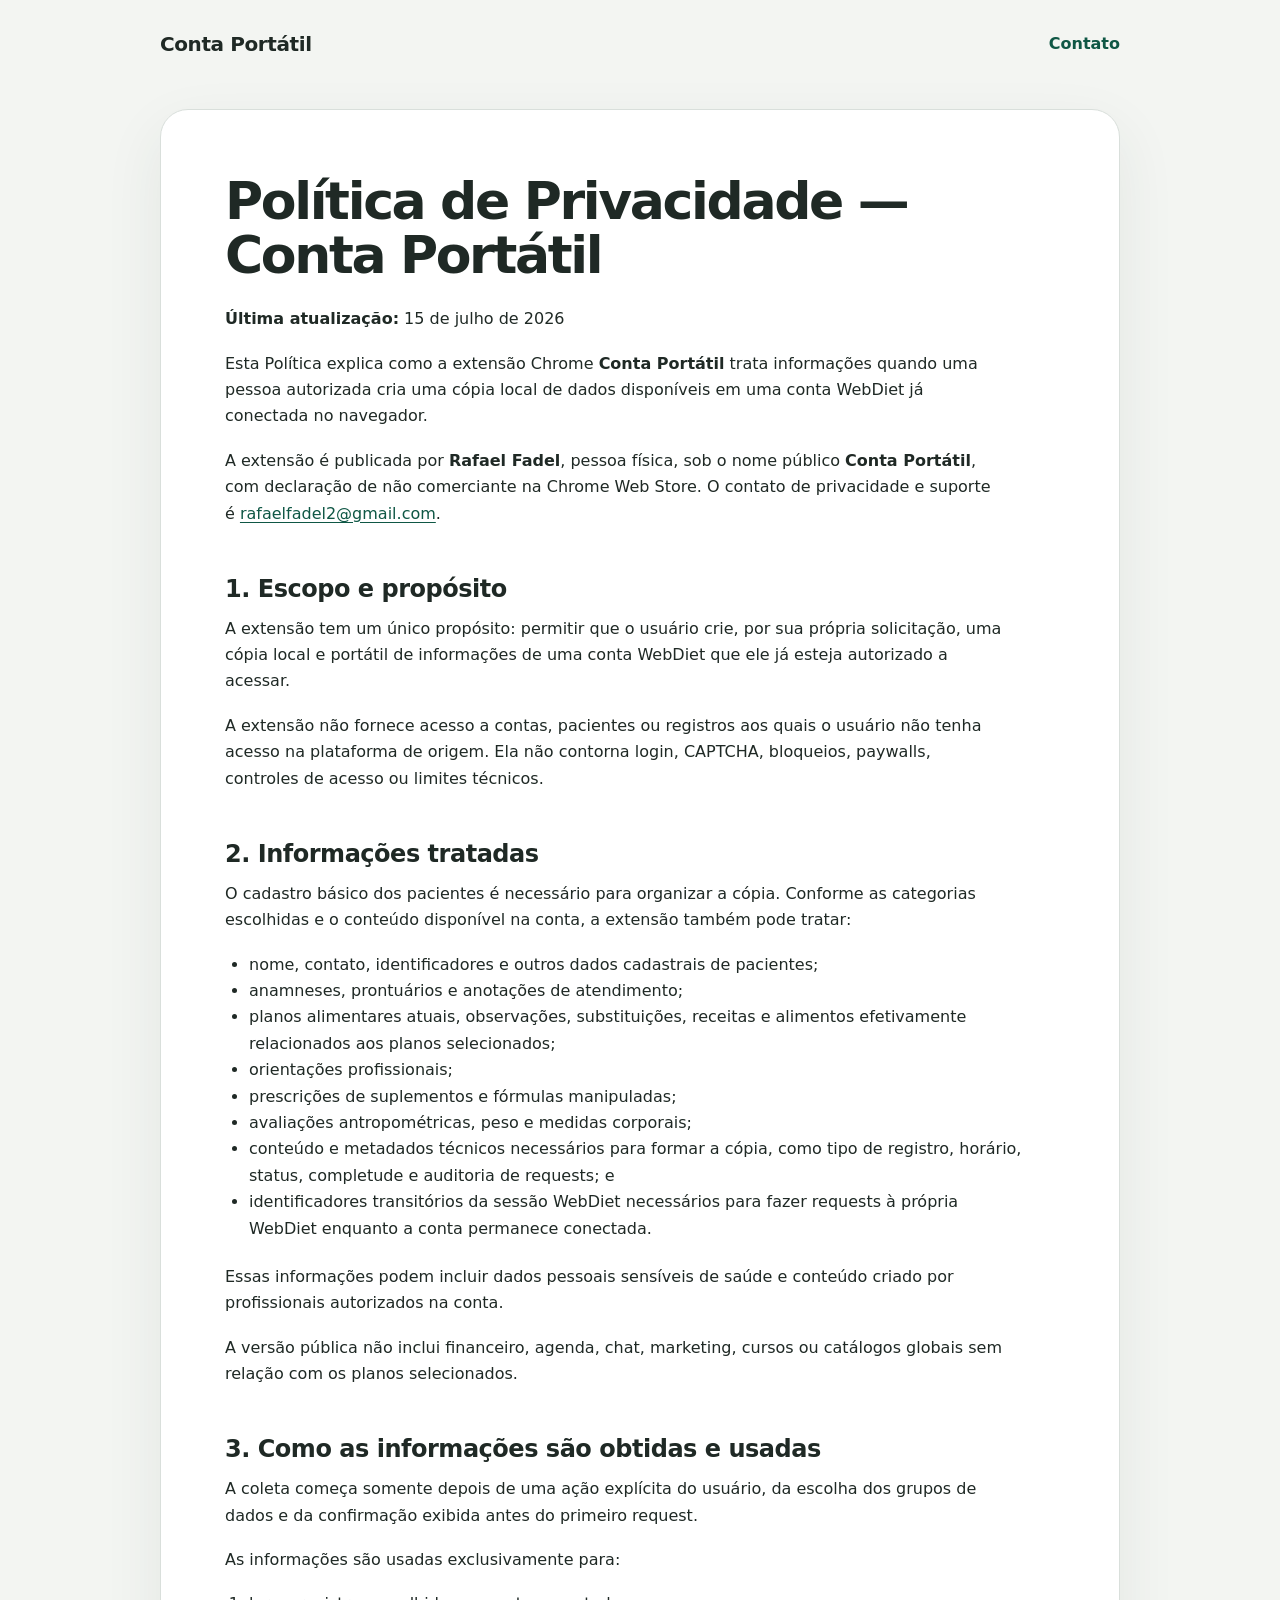
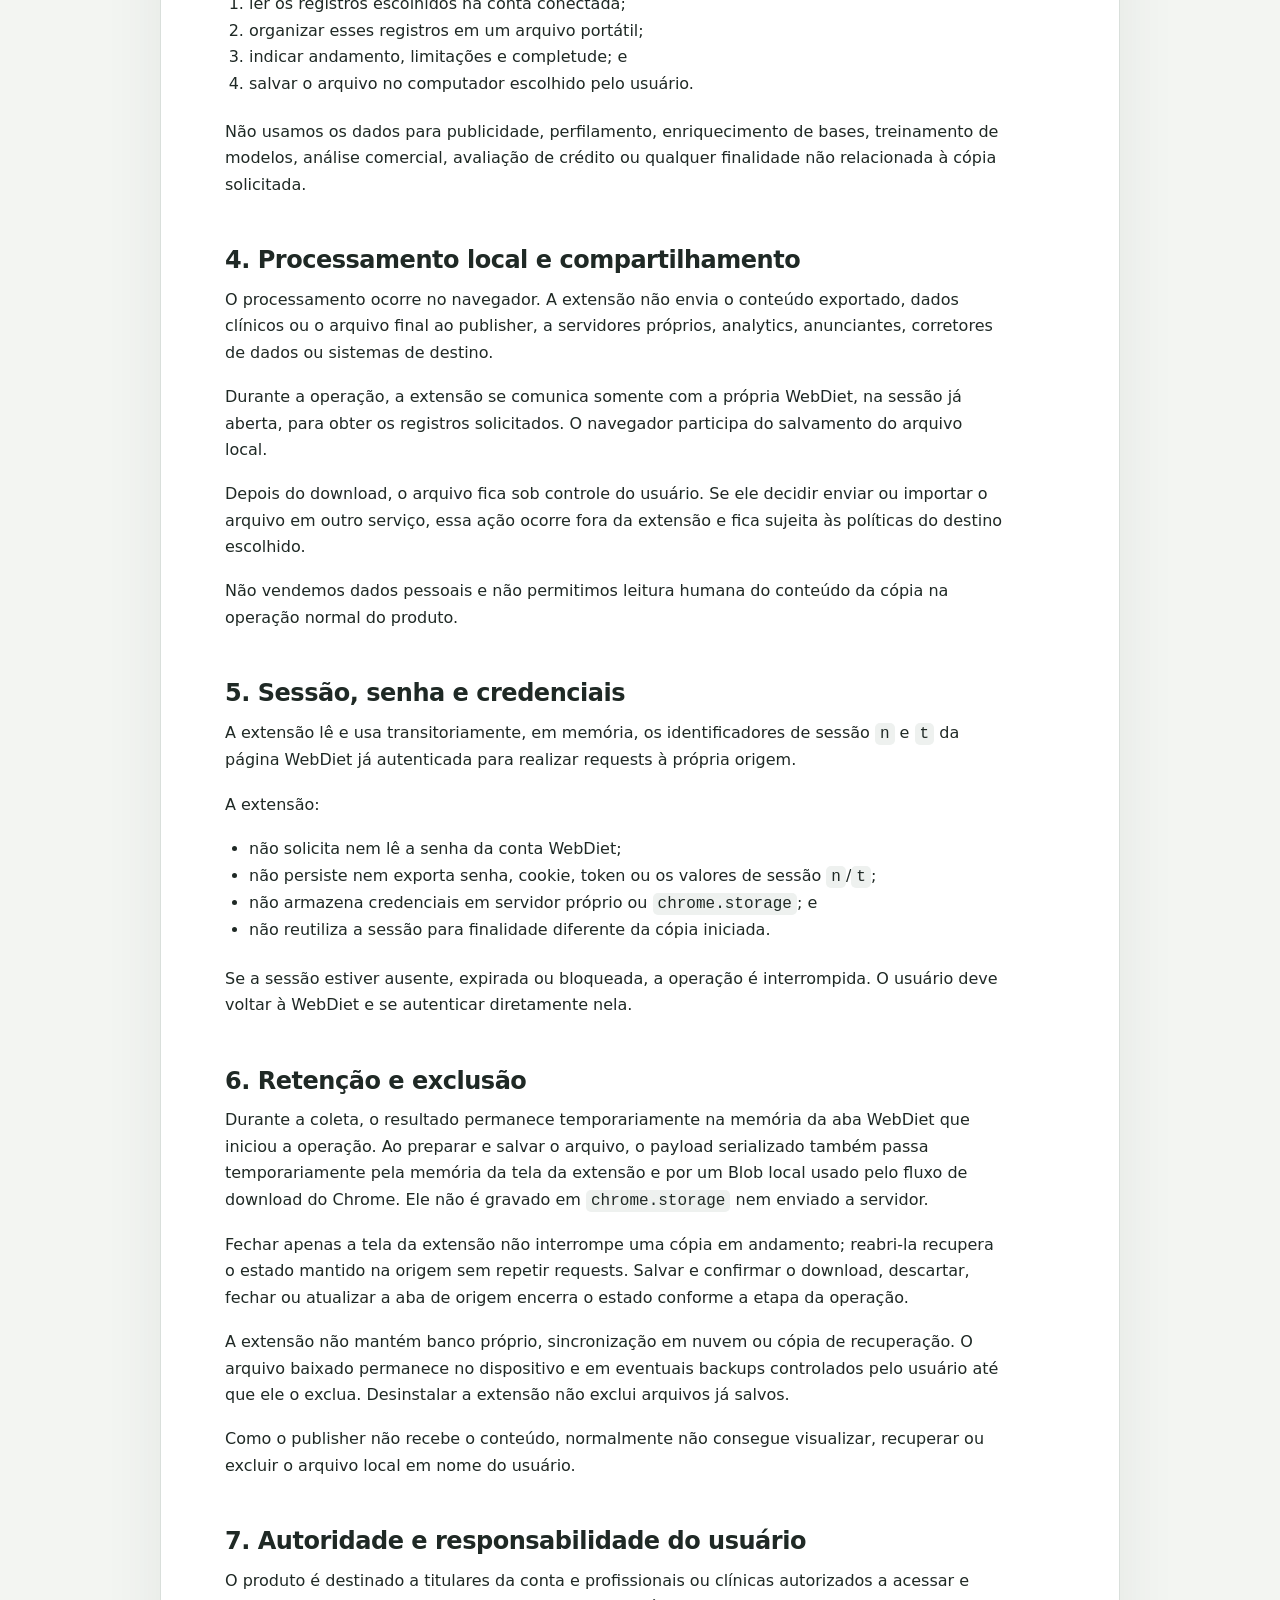
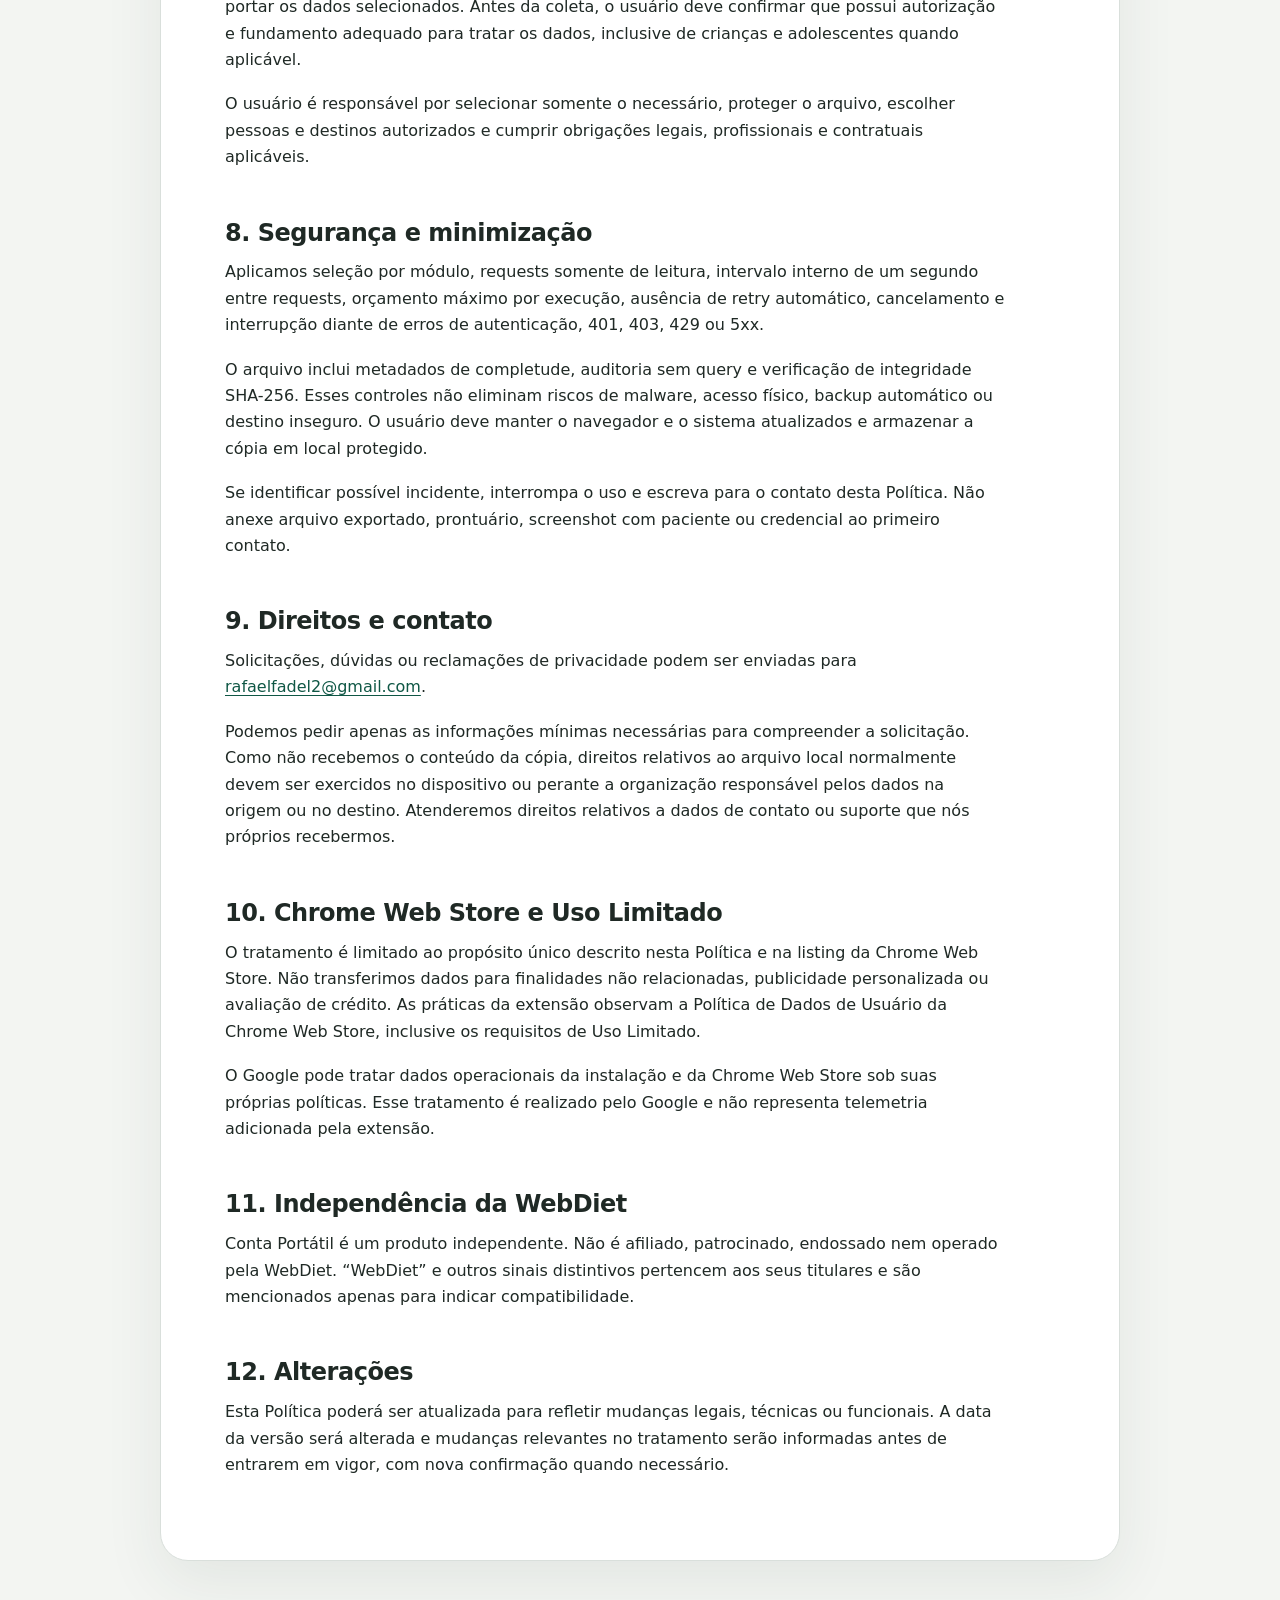
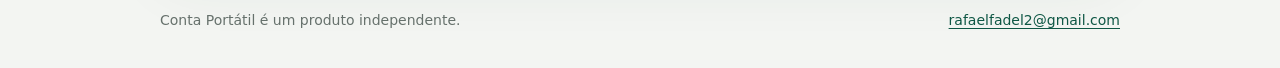
==== privacidade/index.html @ 96e670e1 "Publish Conta Portátil legal site" ====
<!doctype html>
<html lang="pt-BR">
  <head>
    <meta charset="utf-8" />
    <meta name="viewport" content="width=device-width, initial-scale=1" />
    <meta name="description" content="Política de privacidade da extensão Conta Portátil." />
    <title>Política de Privacidade — Conta Portátil</title>
    <link rel="stylesheet" href="../styles.css" />
  </head>
  <body>
    <header class="site-header">
      <a class="brand" href="../">Conta Portátil</a>
      <a href="mailto:rafaelfadel2@gmail.com">Contato</a>
    </header>
    <main class="document-card">
      <h1>Política de Privacidade — Conta Portátil</h1>
      <p><strong>Última atualização:</strong> 15 de julho de 2026</p>
      <p>Esta Política explica como a extensão Chrome <strong>Conta Portátil</strong> trata informações quando uma pessoa autorizada cria uma cópia local de dados disponíveis em uma conta WebDiet já conectada no navegador.</p>
      <p>A extensão é publicada por <strong>Rafael Fadel</strong>, pessoa física, sob o nome público <strong>Conta Portátil</strong>, com declaração de não comerciante na Chrome Web Store. O contato de privacidade e suporte é <a href="mailto:rafaelfadel2@gmail.com">rafaelfadel2@gmail.com</a>.</p>
      <h2>1. Escopo e propósito</h2>
      <p>A extensão tem um único propósito: permitir que o usuário crie, por sua própria solicitação, uma cópia local e portátil de informações de uma conta WebDiet que ele já esteja autorizado a acessar.</p>
      <p>A extensão não fornece acesso a contas, pacientes ou registros aos quais o usuário não tenha acesso na plataforma de origem. Ela não contorna login, CAPTCHA, bloqueios, paywalls, controles de acesso ou limites técnicos.</p>
      <h2>2. Informações tratadas</h2>
      <p>O cadastro básico dos pacientes é necessário para organizar a cópia. Conforme as categorias escolhidas e o conteúdo disponível na conta, a extensão também pode tratar:</p>
      <ul>
      <li>nome, contato, identificadores e outros dados cadastrais de pacientes;</li>
      <li>anamneses, prontuários e anotações de atendimento;</li>
      <li>planos alimentares atuais, observações, substituições, receitas e alimentos efetivamente relacionados aos planos selecionados;</li>
      <li>orientações profissionais;</li>
      <li>prescrições de suplementos e fórmulas manipuladas;</li>
      <li>avaliações antropométricas, peso e medidas corporais;</li>
      <li>conteúdo e metadados técnicos necessários para formar a cópia, como tipo de registro, horário, status, completude e auditoria de requests; e</li>
      <li>identificadores transitórios da sessão WebDiet necessários para fazer requests à própria WebDiet enquanto a conta permanece conectada.</li>
      </ul>
      <p>Essas informações podem incluir dados pessoais sensíveis de saúde e conteúdo criado por profissionais autorizados na conta.</p>
      <p>A versão pública não inclui financeiro, agenda, chat, marketing, cursos ou catálogos globais sem relação com os planos selecionados.</p>
      <h2>3. Como as informações são obtidas e usadas</h2>
      <p>A coleta começa somente depois de uma ação explícita do usuário, da escolha dos grupos de dados e da confirmação exibida antes do primeiro request.</p>
      <p>As informações são usadas exclusivamente para:</p>
      <ol>
      <li>ler os registros escolhidos na conta conectada;</li>
      <li>organizar esses registros em um arquivo portátil;</li>
      <li>indicar andamento, limitações e completude; e</li>
      <li>salvar o arquivo no computador escolhido pelo usuário.</li>
      </ol>
      <p>Não usamos os dados para publicidade, perfilamento, enriquecimento de bases, treinamento de modelos, análise comercial, avaliação de crédito ou qualquer finalidade não relacionada à cópia solicitada.</p>
      <h2>4. Processamento local e compartilhamento</h2>
      <p>O processamento ocorre no navegador. A extensão não envia o conteúdo exportado, dados clínicos ou o arquivo final ao publisher, a servidores próprios, analytics, anunciantes, corretores de dados ou sistemas de destino.</p>
      <p>Durante a operação, a extensão se comunica somente com a própria WebDiet, na sessão já aberta, para obter os registros solicitados. O navegador participa do salvamento do arquivo local.</p>
      <p>Depois do download, o arquivo fica sob controle do usuário. Se ele decidir enviar ou importar o arquivo em outro serviço, essa ação ocorre fora da extensão e fica sujeita às políticas do destino escolhido.</p>
      <p>Não vendemos dados pessoais e não permitimos leitura humana do conteúdo da cópia na operação normal do produto.</p>
      <h2>5. Sessão, senha e credenciais</h2>
      <p>A extensão lê e usa transitoriamente, em memória, os identificadores de sessão <code>n</code> e <code>t</code> da página WebDiet já autenticada para realizar requests à própria origem.</p>
      <p>A extensão:</p>
      <ul>
      <li>não solicita nem lê a senha da conta WebDiet;</li>
      <li>não persiste nem exporta senha, cookie, token ou os valores de sessão <code>n</code>/<code>t</code>;</li>
      <li>não armazena credenciais em servidor próprio ou <code>chrome.storage</code>; e</li>
      <li>não reutiliza a sessão para finalidade diferente da cópia iniciada.</li>
      </ul>
      <p>Se a sessão estiver ausente, expirada ou bloqueada, a operação é interrompida. O usuário deve voltar à WebDiet e se autenticar diretamente nela.</p>
      <h2>6. Retenção e exclusão</h2>
      <p>Durante a coleta, o resultado permanece temporariamente na memória da aba WebDiet que iniciou a operação. Ao preparar e salvar o arquivo, o payload serializado também passa temporariamente pela memória da tela da extensão e por um Blob local usado pelo fluxo de download do Chrome. Ele não é gravado em <code>chrome.storage</code> nem enviado a servidor.</p>
      <p>Fechar apenas a tela da extensão não interrompe uma cópia em andamento; reabri-la recupera o estado mantido na origem sem repetir requests. Salvar e confirmar o download, descartar, fechar ou atualizar a aba de origem encerra o estado conforme a etapa da operação.</p>
      <p>A extensão não mantém banco próprio, sincronização em nuvem ou cópia de recuperação. O arquivo baixado permanece no dispositivo e em eventuais backups controlados pelo usuário até que ele o exclua. Desinstalar a extensão não exclui arquivos já salvos.</p>
      <p>Como o publisher não recebe o conteúdo, normalmente não consegue visualizar, recuperar ou excluir o arquivo local em nome do usuário.</p>
      <h2>7. Autoridade e responsabilidade do usuário</h2>
      <p>O produto é destinado a titulares da conta e profissionais ou clínicas autorizados a acessar e portar os dados selecionados. Antes da coleta, o usuário deve confirmar que possui autorização e fundamento adequado para tratar os dados, inclusive de crianças e adolescentes quando aplicável.</p>
      <p>O usuário é responsável por selecionar somente o necessário, proteger o arquivo, escolher pessoas e destinos autorizados e cumprir obrigações legais, profissionais e contratuais aplicáveis.</p>
      <h2>8. Segurança e minimização</h2>
      <p>Aplicamos seleção por módulo, requests somente de leitura, intervalo interno de um segundo entre requests, orçamento máximo por execução, ausência de retry automático, cancelamento e interrupção diante de erros de autenticação, 401, 403, 429 ou 5xx.</p>
      <p>O arquivo inclui metadados de completude, auditoria sem query e verificação de integridade SHA-256. Esses controles não eliminam riscos de malware, acesso físico, backup automático ou destino inseguro. O usuário deve manter o navegador e o sistema atualizados e armazenar a cópia em local protegido.</p>
      <p>Se identificar possível incidente, interrompa o uso e escreva para o contato desta Política. Não anexe arquivo exportado, prontuário, screenshot com paciente ou credencial ao primeiro contato.</p>
      <h2>9. Direitos e contato</h2>
      <p>Solicitações, dúvidas ou reclamações de privacidade podem ser enviadas para <a href="mailto:rafaelfadel2@gmail.com">rafaelfadel2@gmail.com</a>.</p>
      <p>Podemos pedir apenas as informações mínimas necessárias para compreender a solicitação. Como não recebemos o conteúdo da cópia, direitos relativos ao arquivo local normalmente devem ser exercidos no dispositivo ou perante a organização responsável pelos dados na origem ou no destino. Atenderemos direitos relativos a dados de contato ou suporte que nós próprios recebermos.</p>
      <h2>10. Chrome Web Store e Uso Limitado</h2>
      <p>O tratamento é limitado ao propósito único descrito nesta Política e na listing da Chrome Web Store. Não transferimos dados para finalidades não relacionadas, publicidade personalizada ou avaliação de crédito. As práticas da extensão observam a Política de Dados de Usuário da Chrome Web Store, inclusive os requisitos de Uso Limitado.</p>
      <p>O Google pode tratar dados operacionais da instalação e da Chrome Web Store sob suas próprias políticas. Esse tratamento é realizado pelo Google e não representa telemetria adicionada pela extensão.</p>
      <h2>11. Independência da WebDiet</h2>
      <p>Conta Portátil é um produto independente. Não é afiliado, patrocinado, endossado nem operado pela WebDiet. “WebDiet” e outros sinais distintivos pertencem aos seus titulares e são mencionados apenas para indicar compatibilidade.</p>
      <h2>12. Alterações</h2>
      <p>Esta Política poderá ser atualizada para refletir mudanças legais, técnicas ou funcionais. A data da versão será alterada e mudanças relevantes no tratamento serão informadas antes de entrarem em vigor, com nova confirmação quando necessário.</p>
    </main>
    <footer>
      <span>Conta Portátil é um produto independente.</span>
      <a href="mailto:rafaelfadel2@gmail.com">rafaelfadel2@gmail.com</a>
    </footer>
  </body>
</html>
---- styles.css ----
:root {
  color-scheme: light;
  --background: #f3f5f2;
  --surface: #ffffff;
  --ink: #1f2925;
  --muted: #66716c;
  --accent: #176f59;
  --accent-dark: #0f5745;
  --line: #d9dfdb;
  --soft: #e9f3ef;
  font-family: Inter, ui-sans-serif, system-ui, -apple-system, BlinkMacSystemFont, "Segoe UI", sans-serif;
}

* { box-sizing: border-box; }

body {
  margin: 0;
  background: var(--background);
  color: var(--ink);
  font-size: 16px;
  line-height: 1.65;
}

a { color: var(--accent-dark); text-underline-offset: 3px; }

.site-header,
footer {
  display: flex;
  width: min(960px, calc(100% - 40px));
  margin: 0 auto;
  align-items: center;
  justify-content: space-between;
  gap: 20px;
}

.site-header { padding: 28px 0; }
.site-header a { font-weight: 700; text-decoration: none; }
.brand { color: var(--ink); font-size: 20px; letter-spacing: -0.02em; }

.landing-card,
.document-card {
  width: min(960px, calc(100% - 40px));
  margin: 20px auto 48px;
  border: 1px solid var(--line);
  border-radius: 28px;
  background: var(--surface);
  box-shadow: 0 22px 60px rgb(39 63 53 / 8%);
}

.landing-card { padding: clamp(32px, 7vw, 76px); }
.document-card { padding: clamp(28px, 6vw, 64px); }

.eyebrow {
  margin: 0 0 14px;
  color: var(--accent);
  font-size: 13px;
  font-weight: 800;
  letter-spacing: 0.08em;
  text-transform: uppercase;
}

h1 {
  max-width: 820px;
  margin: 0 0 24px;
  font-size: clamp(36px, 6vw, 64px);
  line-height: 1.04;
  letter-spacing: -0.045em;
}

.document-card h1 { font-size: clamp(34px, 5vw, 52px); }
h2 { margin: 48px 0 12px; font-size: 24px; line-height: 1.2; letter-spacing: -0.02em; }
p { margin: 0 0 18px; }
.lead { max-width: 760px; color: var(--muted); font-size: clamp(18px, 2.4vw, 22px); }

.principles {
  display: grid;
  grid-template-columns: repeat(3, minmax(0, 1fr));
  gap: 14px;
  margin: 36px 0;
}

.principles article {
  display: grid;
  gap: 8px;
  padding: 22px;
  border: 1px solid var(--line);
  border-radius: 18px;
}

.principles strong { font-size: 18px; }
.principles span, footer { color: var(--muted); }

.notice {
  padding: 18px 20px;
  border-radius: 16px;
  background: var(--soft);
  color: #315449;
}

.actions { display: flex; margin-top: 28px; align-items: center; gap: 22px; flex-wrap: wrap; }
.primary-action {
  display: inline-flex;
  min-height: 48px;
  padding: 12px 20px;
  align-items: center;
  border-radius: 14px;
  background: var(--accent);
  color: #fff;
  font-weight: 750;
  text-decoration: none;
}
.primary-action:hover { background: var(--accent-dark); }

.document-card p,
.document-card li { max-width: 780px; }
.document-card ul,
.document-card ol { margin: 0 0 22px; padding-left: 24px; }
.document-card code { padding: 2px 5px; border-radius: 5px; background: #eef1ef; }

footer { padding: 0 0 40px; font-size: 14px; }

@media (max-width: 720px) {
  .principles { grid-template-columns: 1fr; }
  .site-header, footer { width: min(100% - 28px, 960px); }
  .landing-card, .document-card { width: min(100% - 28px, 960px); border-radius: 22px; }
  footer { align-items: flex-start; flex-direction: column; gap: 4px; }
}
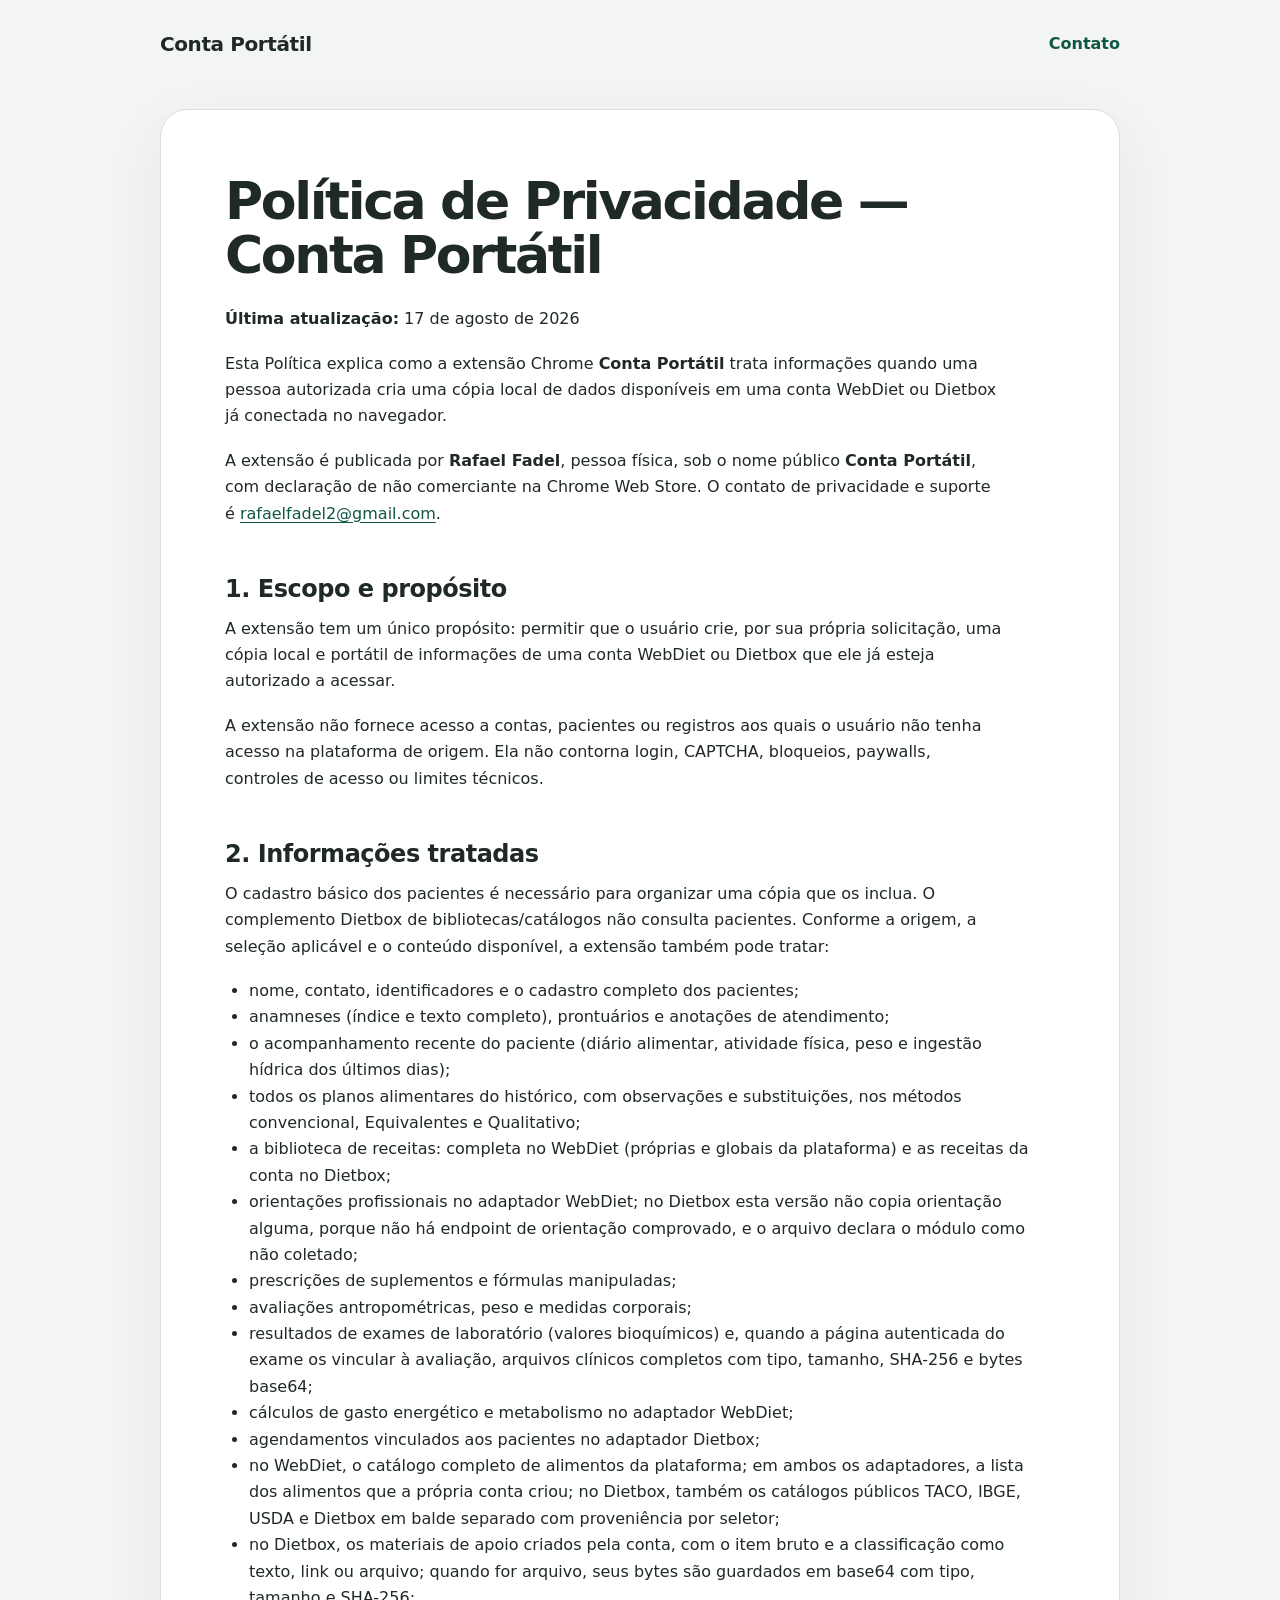
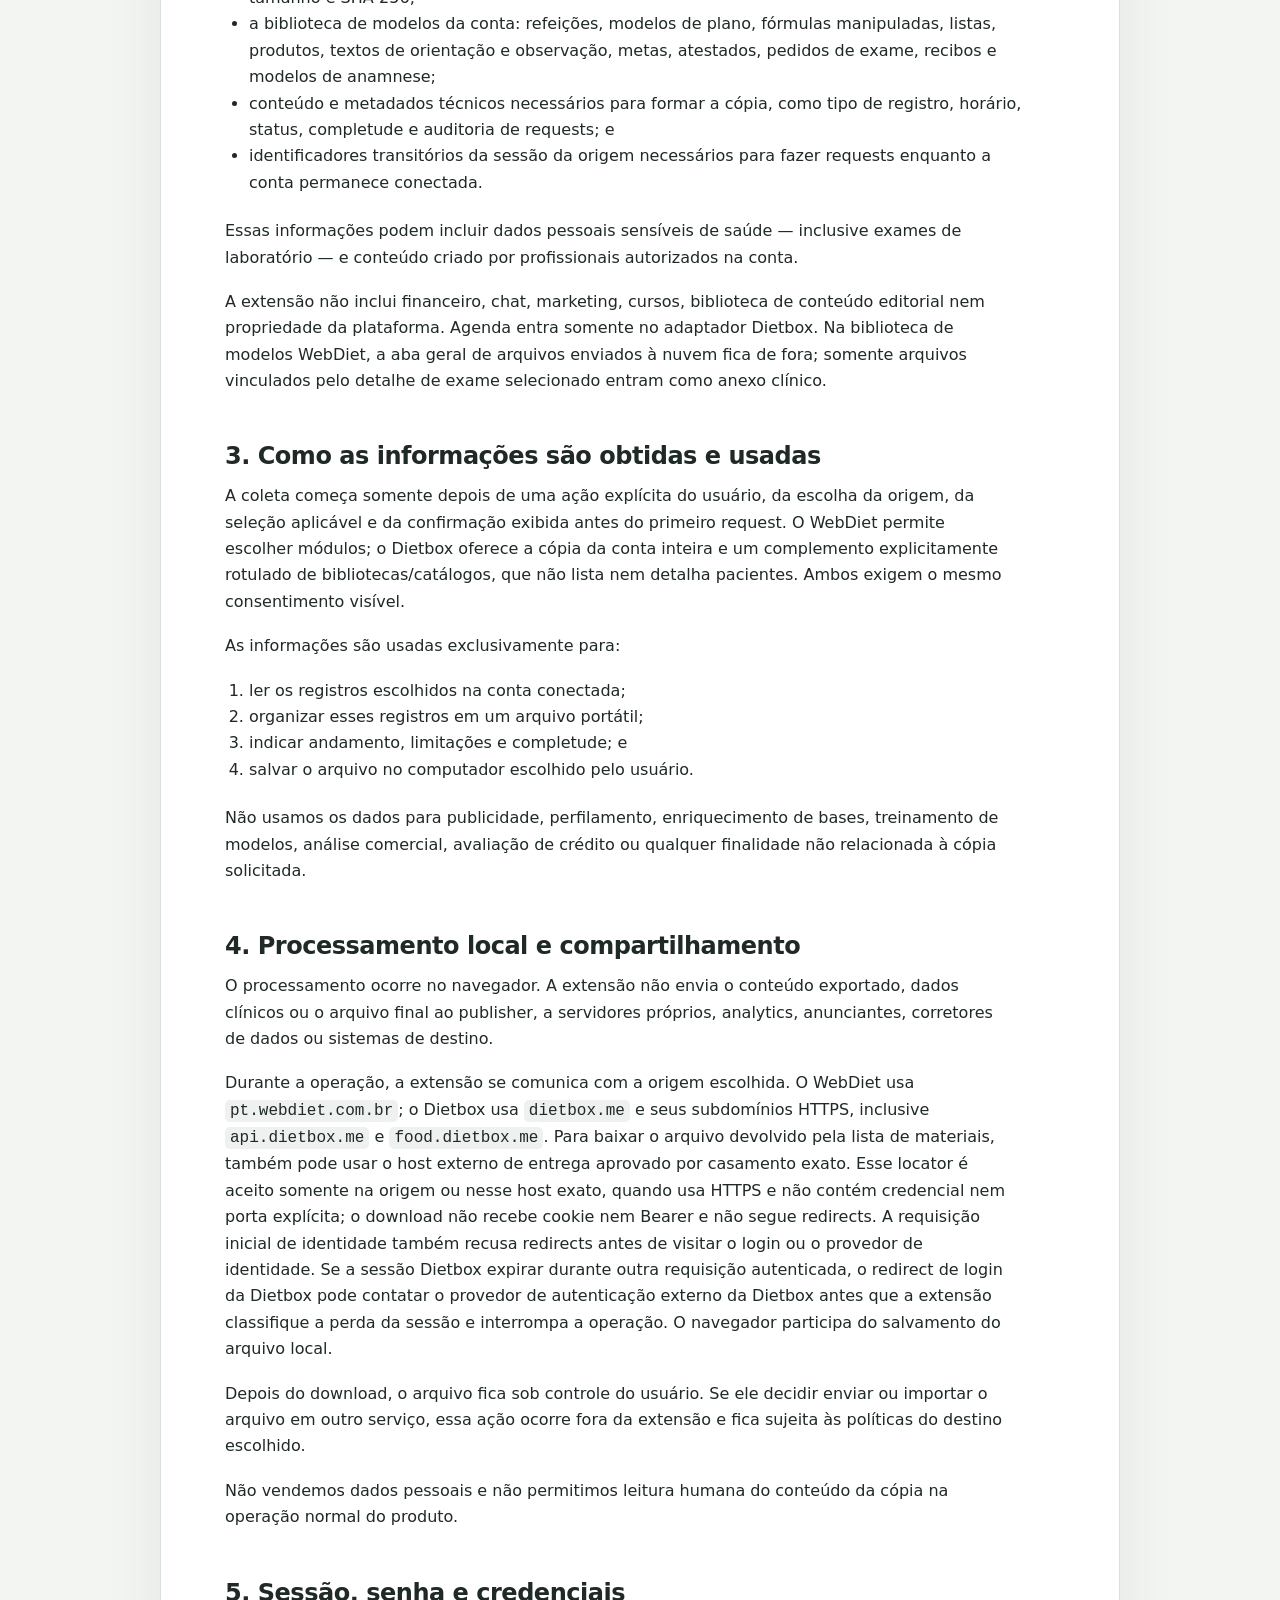
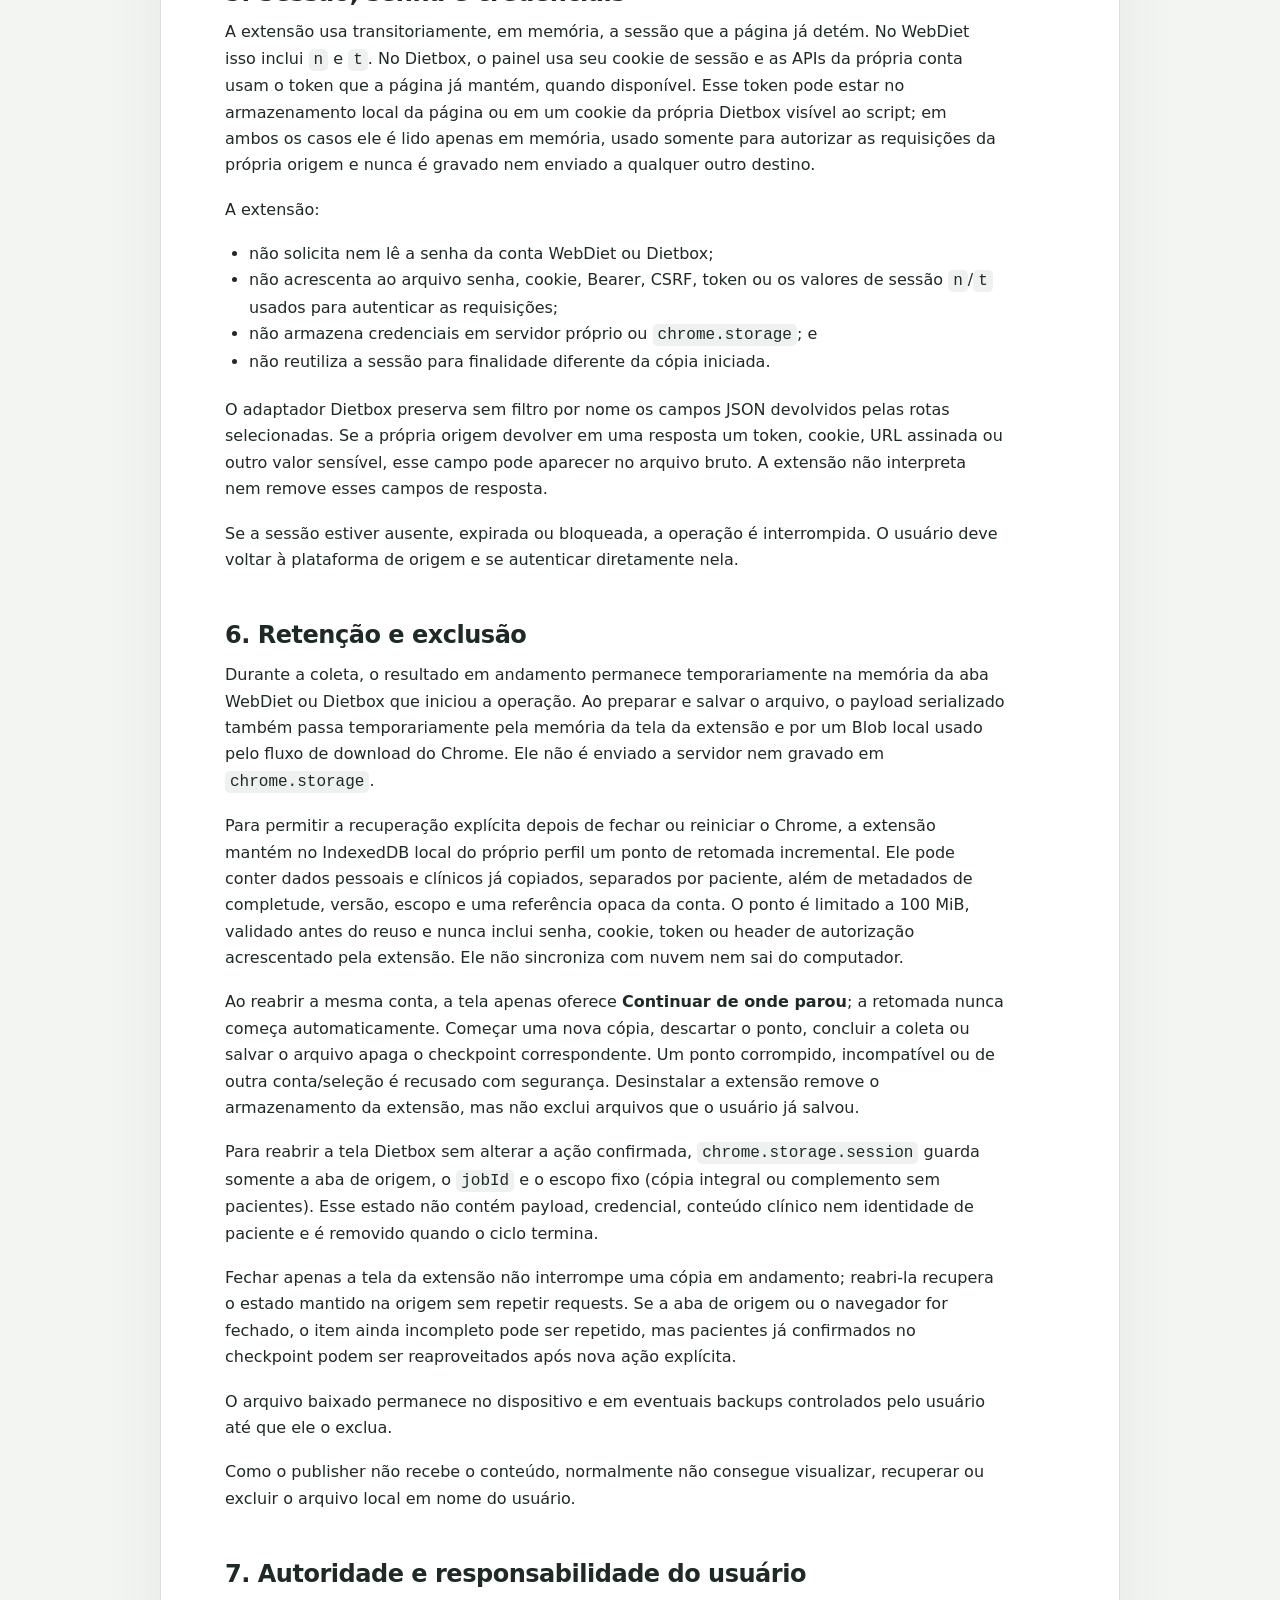
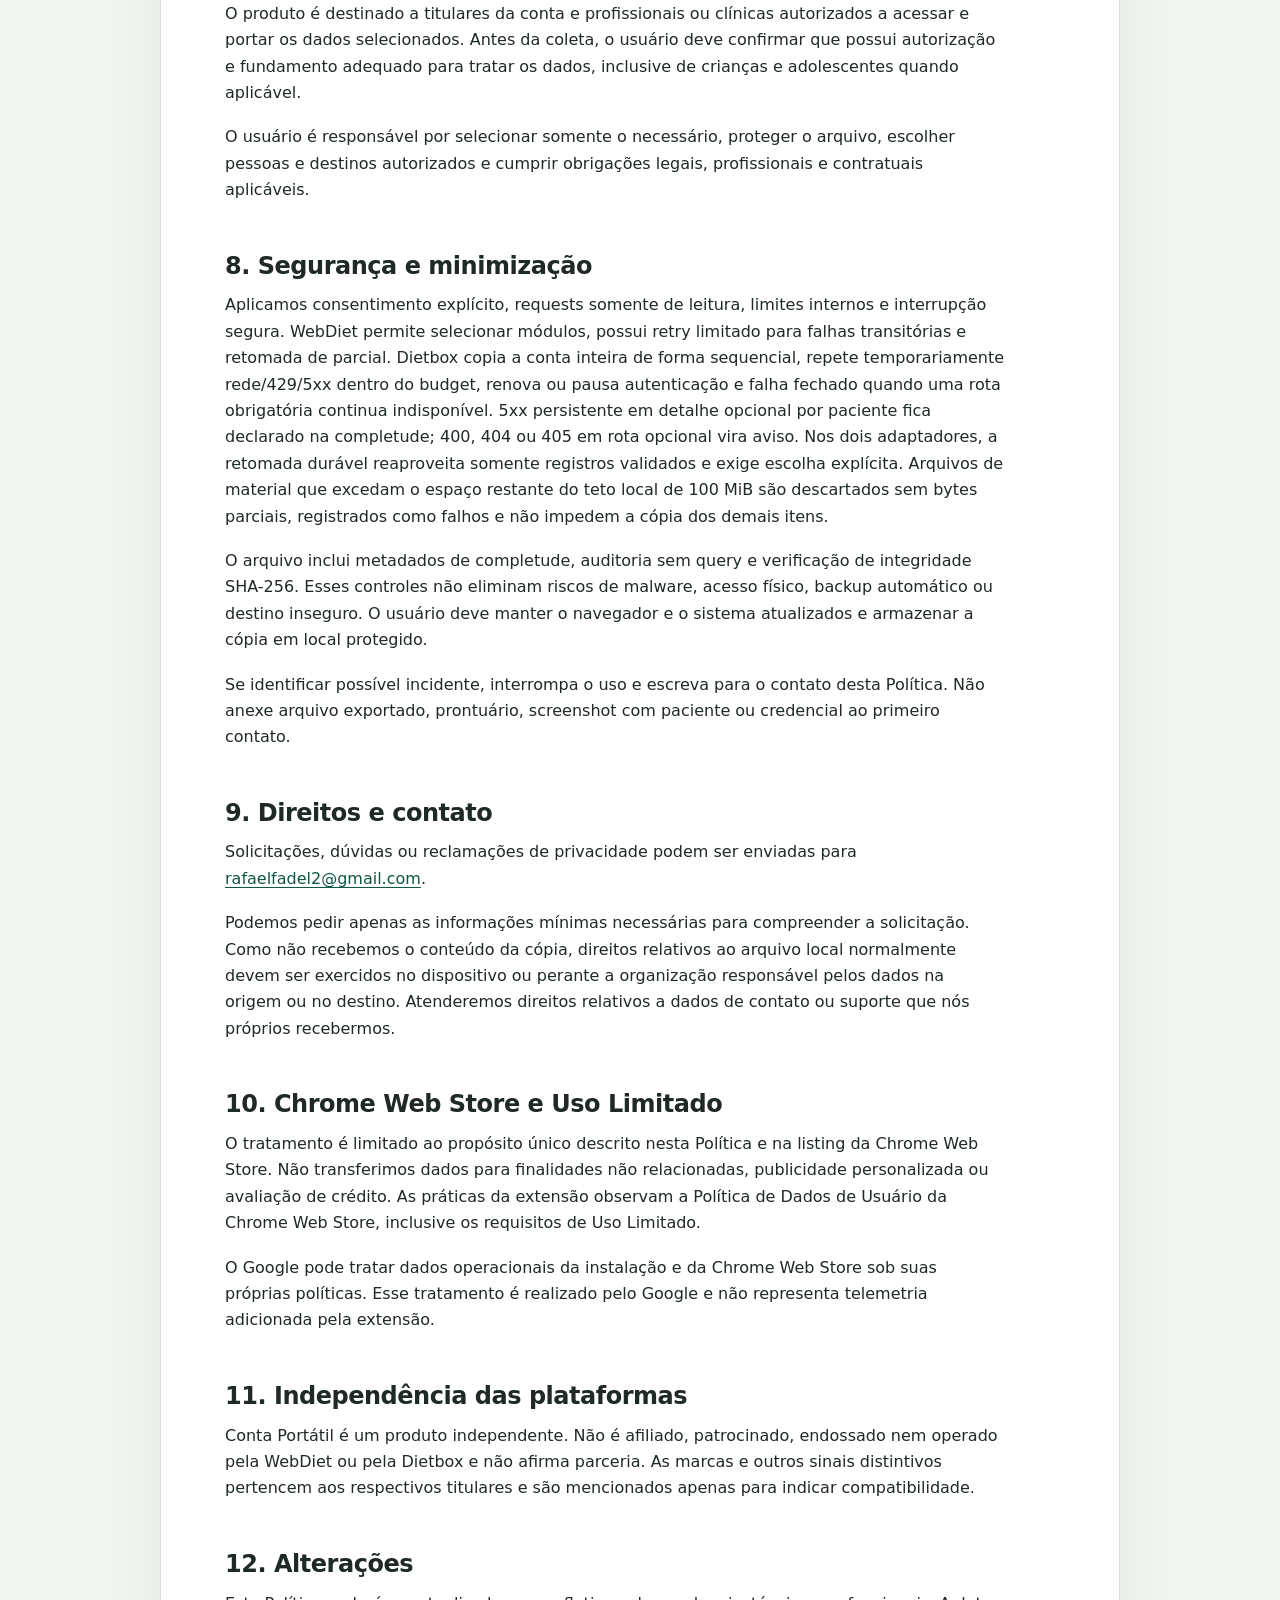
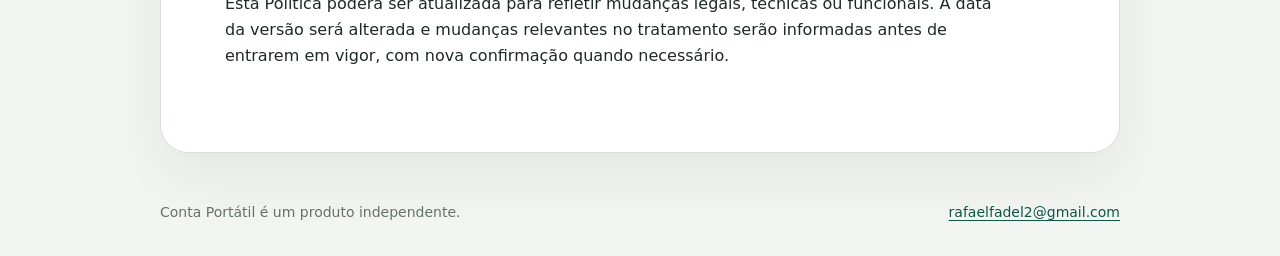
==== commit fbfff7b7: "Update privacy policy for Conta Portátil 0.5.20" ====
--- a/privacidade/index.html
+++ b/privacidade/index.html
@@ -14,28 +14,36 @@
     </header>
     <main class="document-card">
       <h1>Política de Privacidade — Conta Portátil</h1>
-      <p><strong>Última atualização:</strong> 15 de julho de 2026</p>
-      <p>Esta Política explica como a extensão Chrome <strong>Conta Portátil</strong> trata informações quando uma pessoa autorizada cria uma cópia local de dados disponíveis em uma conta WebDiet já conectada no navegador.</p>
+      <p><strong>Última atualização:</strong> 17 de agosto de 2026</p>
+      <p>Esta Política explica como a extensão Chrome <strong>Conta Portátil</strong> trata informações quando uma pessoa autorizada cria uma cópia local de dados disponíveis em uma conta WebDiet ou Dietbox já conectada no navegador.</p>
       <p>A extensão é publicada por <strong>Rafael Fadel</strong>, pessoa física, sob o nome público <strong>Conta Portátil</strong>, com declaração de não comerciante na Chrome Web Store. O contato de privacidade e suporte é <a href="mailto:rafaelfadel2@gmail.com">rafaelfadel2@gmail.com</a>.</p>
       <h2>1. Escopo e propósito</h2>
-      <p>A extensão tem um único propósito: permitir que o usuário crie, por sua própria solicitação, uma cópia local e portátil de informações de uma conta WebDiet que ele já esteja autorizado a acessar.</p>
+      <p>A extensão tem um único propósito: permitir que o usuário crie, por sua própria solicitação, uma cópia local e portátil de informações de uma conta WebDiet ou Dietbox que ele já esteja autorizado a acessar.</p>
       <p>A extensão não fornece acesso a contas, pacientes ou registros aos quais o usuário não tenha acesso na plataforma de origem. Ela não contorna login, CAPTCHA, bloqueios, paywalls, controles de acesso ou limites técnicos.</p>
       <h2>2. Informações tratadas</h2>
-      <p>O cadastro básico dos pacientes é necessário para organizar a cópia. Conforme as categorias escolhidas e o conteúdo disponível na conta, a extensão também pode tratar:</p>
+      <p>O cadastro básico dos pacientes é necessário para organizar uma cópia que os inclua. O complemento Dietbox de bibliotecas/catálogos não consulta pacientes. Conforme a origem, a seleção aplicável e o conteúdo disponível, a extensão também pode tratar:</p>
       <ul>
-      <li>nome, contato, identificadores e outros dados cadastrais de pacientes;</li>
-      <li>anamneses, prontuários e anotações de atendimento;</li>
-      <li>planos alimentares atuais, observações, substituições, receitas e alimentos efetivamente relacionados aos planos selecionados;</li>
-      <li>orientações profissionais;</li>
+      <li>nome, contato, identificadores e o cadastro completo dos pacientes;</li>
+      <li>anamneses (índice e texto completo), prontuários e anotações de atendimento;</li>
+      <li>o acompanhamento recente do paciente (diário alimentar, atividade física, peso e ingestão hídrica dos últimos dias);</li>
+      <li>todos os planos alimentares do histórico, com observações e substituições, nos métodos convencional, Equivalentes e Qualitativo;</li>
+      <li>a biblioteca de receitas: completa no WebDiet (próprias e globais da plataforma) e as receitas da conta no Dietbox;</li>
+      <li>orientações profissionais no adaptador WebDiet; no Dietbox esta versão não copia orientação alguma, porque não há endpoint de orientação comprovado, e o arquivo declara o módulo como não coletado;</li>
       <li>prescrições de suplementos e fórmulas manipuladas;</li>
       <li>avaliações antropométricas, peso e medidas corporais;</li>
+      <li>resultados de exames de laboratório (valores bioquímicos) e, quando a página autenticada do exame os vincular à avaliação, arquivos clínicos completos com tipo, tamanho, SHA-256 e bytes base64;</li>
+      <li>cálculos de gasto energético e metabolismo no adaptador WebDiet;</li>
+      <li>agendamentos vinculados aos pacientes no adaptador Dietbox;</li>
+      <li>no WebDiet, o catálogo completo de alimentos da plataforma; em ambos os adaptadores, a lista dos alimentos que a própria conta criou; no Dietbox, também os catálogos públicos TACO, IBGE, USDA e Dietbox em balde separado com proveniência por seletor;</li>
+      <li>no Dietbox, os materiais de apoio criados pela conta, com o item bruto e a classificação como texto, link ou arquivo; quando for arquivo, seus bytes são guardados em base64 com tipo, tamanho e SHA-256;</li>
+      <li>a biblioteca de modelos da conta: refeições, modelos de plano, fórmulas manipuladas, listas, produtos, textos de orientação e observação, metas, atestados, pedidos de exame, recibos e modelos de anamnese;</li>
       <li>conteúdo e metadados técnicos necessários para formar a cópia, como tipo de registro, horário, status, completude e auditoria de requests; e</li>
-      <li>identificadores transitórios da sessão WebDiet necessários para fazer requests à própria WebDiet enquanto a conta permanece conectada.</li>
+      <li>identificadores transitórios da sessão da origem necessários para fazer requests enquanto a conta permanece conectada.</li>
       </ul>
-      <p>Essas informações podem incluir dados pessoais sensíveis de saúde e conteúdo criado por profissionais autorizados na conta.</p>
-      <p>A versão pública não inclui financeiro, agenda, chat, marketing, cursos ou catálogos globais sem relação com os planos selecionados.</p>
+      <p>Essas informações podem incluir dados pessoais sensíveis de saúde — inclusive exames de laboratório — e conteúdo criado por profissionais autorizados na conta.</p>
+      <p>A extensão não inclui financeiro, chat, marketing, cursos, biblioteca de conteúdo editorial nem propriedade da plataforma. Agenda entra somente no adaptador Dietbox. Na biblioteca de modelos WebDiet, a aba geral de arquivos enviados à nuvem fica de fora; somente arquivos vinculados pelo detalhe de exame selecionado entram como anexo clínico.</p>
       <h2>3. Como as informações são obtidas e usadas</h2>
-      <p>A coleta começa somente depois de uma ação explícita do usuário, da escolha dos grupos de dados e da confirmação exibida antes do primeiro request.</p>
+      <p>A coleta começa somente depois de uma ação explícita do usuário, da escolha da origem, da seleção aplicável e da confirmação exibida antes do primeiro request. O WebDiet permite escolher módulos; o Dietbox oferece a cópia da conta inteira e um complemento explicitamente rotulado de bibliotecas/catálogos, que não lista nem detalha pacientes. Ambos exigem o mesmo consentimento visível.</p>
       <p>As informações são usadas exclusivamente para:</p>
       <ol>
       <li>ler os registros escolhidos na conta conectada;</li>
@@ -46,29 +54,33 @@
       <p>Não usamos os dados para publicidade, perfilamento, enriquecimento de bases, treinamento de modelos, análise comercial, avaliação de crédito ou qualquer finalidade não relacionada à cópia solicitada.</p>
       <h2>4. Processamento local e compartilhamento</h2>
       <p>O processamento ocorre no navegador. A extensão não envia o conteúdo exportado, dados clínicos ou o arquivo final ao publisher, a servidores próprios, analytics, anunciantes, corretores de dados ou sistemas de destino.</p>
-      <p>Durante a operação, a extensão se comunica somente com a própria WebDiet, na sessão já aberta, para obter os registros solicitados. O navegador participa do salvamento do arquivo local.</p>
+      <p>Durante a operação, a extensão se comunica com a origem escolhida. O WebDiet usa <code>pt.webdiet.com.br</code>; o Dietbox usa <code>dietbox.me</code> e seus subdomínios HTTPS, inclusive <code>api.dietbox.me</code> e <code>food.dietbox.me</code>. Para baixar o arquivo devolvido pela lista de materiais, também pode usar o host externo de entrega aprovado por casamento exato. Esse locator é aceito somente na origem ou nesse host exato, quando usa HTTPS e não contém credencial nem porta explícita; o download não recebe cookie nem Bearer e não segue redirects. A requisição inicial de identidade também recusa redirects antes de visitar o login ou o provedor de identidade. Se a sessão Dietbox expirar durante outra requisição autenticada, o redirect de login da Dietbox pode contatar o provedor de autenticação externo da Dietbox antes que a extensão classifique a perda da sessão e interrompa a operação. O navegador participa do salvamento do arquivo local.</p>
       <p>Depois do download, o arquivo fica sob controle do usuário. Se ele decidir enviar ou importar o arquivo em outro serviço, essa ação ocorre fora da extensão e fica sujeita às políticas do destino escolhido.</p>
       <p>Não vendemos dados pessoais e não permitimos leitura humana do conteúdo da cópia na operação normal do produto.</p>
       <h2>5. Sessão, senha e credenciais</h2>
-      <p>A extensão lê e usa transitoriamente, em memória, os identificadores de sessão <code>n</code> e <code>t</code> da página WebDiet já autenticada para realizar requests à própria origem.</p>
+      <p>A extensão usa transitoriamente, em memória, a sessão que a página já detém. No WebDiet isso inclui <code>n</code> e <code>t</code>. No Dietbox, o painel usa seu cookie de sessão e as APIs da própria conta usam o token que a página já mantém, quando disponível. Esse token pode estar no armazenamento local da página ou em um cookie da própria Dietbox visível ao script; em ambos os casos ele é lido apenas em memória, usado somente para autorizar as requisições da própria origem e nunca é gravado nem enviado a qualquer outro destino.</p>
       <p>A extensão:</p>
       <ul>
-      <li>não solicita nem lê a senha da conta WebDiet;</li>
-      <li>não persiste nem exporta senha, cookie, token ou os valores de sessão <code>n</code>/<code>t</code>;</li>
+      <li>não solicita nem lê a senha da conta WebDiet ou Dietbox;</li>
+      <li>não acrescenta ao arquivo senha, cookie, Bearer, CSRF, token ou os valores de sessão <code>n</code>/<code>t</code> usados para autenticar as requisições;</li>
       <li>não armazena credenciais em servidor próprio ou <code>chrome.storage</code>; e</li>
       <li>não reutiliza a sessão para finalidade diferente da cópia iniciada.</li>
       </ul>
-      <p>Se a sessão estiver ausente, expirada ou bloqueada, a operação é interrompida. O usuário deve voltar à WebDiet e se autenticar diretamente nela.</p>
+      <p>O adaptador Dietbox preserva sem filtro por nome os campos JSON devolvidos pelas rotas selecionadas. Se a própria origem devolver em uma resposta um token, cookie, URL assinada ou outro valor sensível, esse campo pode aparecer no arquivo bruto. A extensão não interpreta nem remove esses campos de resposta.</p>
+      <p>Se a sessão estiver ausente, expirada ou bloqueada, a operação é interrompida. O usuário deve voltar à plataforma de origem e se autenticar diretamente nela.</p>
       <h2>6. Retenção e exclusão</h2>
-      <p>Durante a coleta, o resultado permanece temporariamente na memória da aba WebDiet que iniciou a operação. Ao preparar e salvar o arquivo, o payload serializado também passa temporariamente pela memória da tela da extensão e por um Blob local usado pelo fluxo de download do Chrome. Ele não é gravado em <code>chrome.storage</code> nem enviado a servidor.</p>
-      <p>Fechar apenas a tela da extensão não interrompe uma cópia em andamento; reabri-la recupera o estado mantido na origem sem repetir requests. Salvar e confirmar o download, descartar, fechar ou atualizar a aba de origem encerra o estado conforme a etapa da operação.</p>
-      <p>A extensão não mantém banco próprio, sincronização em nuvem ou cópia de recuperação. O arquivo baixado permanece no dispositivo e em eventuais backups controlados pelo usuário até que ele o exclua. Desinstalar a extensão não exclui arquivos já salvos.</p>
+      <p>Durante a coleta, o resultado em andamento permanece temporariamente na memória da aba WebDiet ou Dietbox que iniciou a operação. Ao preparar e salvar o arquivo, o payload serializado também passa temporariamente pela memória da tela da extensão e por um Blob local usado pelo fluxo de download do Chrome. Ele não é enviado a servidor nem gravado em <code>chrome.storage</code>.</p>
+      <p>Para permitir a recuperação explícita depois de fechar ou reiniciar o Chrome, a extensão mantém no IndexedDB local do próprio perfil um ponto de retomada incremental. Ele pode conter dados pessoais e clínicos já copiados, separados por paciente, além de metadados de completude, versão, escopo e uma referência opaca da conta. O ponto é limitado a 100 MiB, validado antes do reuso e nunca inclui senha, cookie, token ou header de autorização acrescentado pela extensão. Ele não sincroniza com nuvem nem sai do computador.</p>
+      <p>Ao reabrir a mesma conta, a tela apenas oferece <strong>Continuar de onde parou</strong>; a retomada nunca começa automaticamente. Começar uma nova cópia, descartar o ponto, concluir a coleta ou salvar o arquivo apaga o checkpoint correspondente. Um ponto corrompido, incompatível ou de outra conta/seleção é recusado com segurança. Desinstalar a extensão remove o armazenamento da extensão, mas não exclui arquivos que o usuário já salvou.</p>
+      <p>Para reabrir a tela Dietbox sem alterar a ação confirmada, <code>chrome.storage.session</code> guarda somente a aba de origem, o <code>jobId</code> e o escopo fixo (cópia integral ou complemento sem pacientes). Esse estado não contém payload, credencial, conteúdo clínico nem identidade de paciente e é removido quando o ciclo termina.</p>
+      <p>Fechar apenas a tela da extensão não interrompe uma cópia em andamento; reabri-la recupera o estado mantido na origem sem repetir requests. Se a aba de origem ou o navegador for fechado, o item ainda incompleto pode ser repetido, mas pacientes já confirmados no checkpoint podem ser reaproveitados após nova ação explícita.</p>
+      <p>O arquivo baixado permanece no dispositivo e em eventuais backups controlados pelo usuário até que ele o exclua.</p>
       <p>Como o publisher não recebe o conteúdo, normalmente não consegue visualizar, recuperar ou excluir o arquivo local em nome do usuário.</p>
       <h2>7. Autoridade e responsabilidade do usuário</h2>
       <p>O produto é destinado a titulares da conta e profissionais ou clínicas autorizados a acessar e portar os dados selecionados. Antes da coleta, o usuário deve confirmar que possui autorização e fundamento adequado para tratar os dados, inclusive de crianças e adolescentes quando aplicável.</p>
       <p>O usuário é responsável por selecionar somente o necessário, proteger o arquivo, escolher pessoas e destinos autorizados e cumprir obrigações legais, profissionais e contratuais aplicáveis.</p>
       <h2>8. Segurança e minimização</h2>
-      <p>Aplicamos seleção por módulo, requests somente de leitura, intervalo interno de um segundo entre requests, orçamento máximo por execução, ausência de retry automático, cancelamento e interrupção diante de erros de autenticação, 401, 403, 429 ou 5xx.</p>
+      <p>Aplicamos consentimento explícito, requests somente de leitura, limites internos e interrupção segura. WebDiet permite selecionar módulos, possui retry limitado para falhas transitórias e retomada de parcial. Dietbox copia a conta inteira de forma sequencial, repete temporariamente rede/429/5xx dentro do budget, renova ou pausa autenticação e falha fechado quando uma rota obrigatória continua indisponível. 5xx persistente em detalhe opcional por paciente fica declarado na completude; 400, 404 ou 405 em rota opcional vira aviso. Nos dois adaptadores, a retomada durável reaproveita somente registros validados e exige escolha explícita. Arquivos de material que excedam o espaço restante do teto local de 100 MiB são descartados sem bytes parciais, registrados como falhos e não impedem a cópia dos demais itens.</p>
       <p>O arquivo inclui metadados de completude, auditoria sem query e verificação de integridade SHA-256. Esses controles não eliminam riscos de malware, acesso físico, backup automático ou destino inseguro. O usuário deve manter o navegador e o sistema atualizados e armazenar a cópia em local protegido.</p>
       <p>Se identificar possível incidente, interrompa o uso e escreva para o contato desta Política. Não anexe arquivo exportado, prontuário, screenshot com paciente ou credencial ao primeiro contato.</p>
       <h2>9. Direitos e contato</h2>
@@ -77,8 +89,8 @@
       <h2>10. Chrome Web Store e Uso Limitado</h2>
       <p>O tratamento é limitado ao propósito único descrito nesta Política e na listing da Chrome Web Store. Não transferimos dados para finalidades não relacionadas, publicidade personalizada ou avaliação de crédito. As práticas da extensão observam a Política de Dados de Usuário da Chrome Web Store, inclusive os requisitos de Uso Limitado.</p>
       <p>O Google pode tratar dados operacionais da instalação e da Chrome Web Store sob suas próprias políticas. Esse tratamento é realizado pelo Google e não representa telemetria adicionada pela extensão.</p>
-      <h2>11. Independência da WebDiet</h2>
-      <p>Conta Portátil é um produto independente. Não é afiliado, patrocinado, endossado nem operado pela WebDiet. “WebDiet” e outros sinais distintivos pertencem aos seus titulares e são mencionados apenas para indicar compatibilidade.</p>
+      <h2>11. Independência das plataformas</h2>
+      <p>Conta Portátil é um produto independente. Não é afiliado, patrocinado, endossado nem operado pela WebDiet ou pela Dietbox e não afirma parceria. As marcas e outros sinais distintivos pertencem aos respectivos titulares e são mencionados apenas para indicar compatibilidade.</p>
       <h2>12. Alterações</h2>
       <p>Esta Política poderá ser atualizada para refletir mudanças legais, técnicas ou funcionais. A data da versão será alterada e mudanças relevantes no tratamento serão informadas antes de entrarem em vigor, com nova confirmação quando necessário.</p>
     </main>
